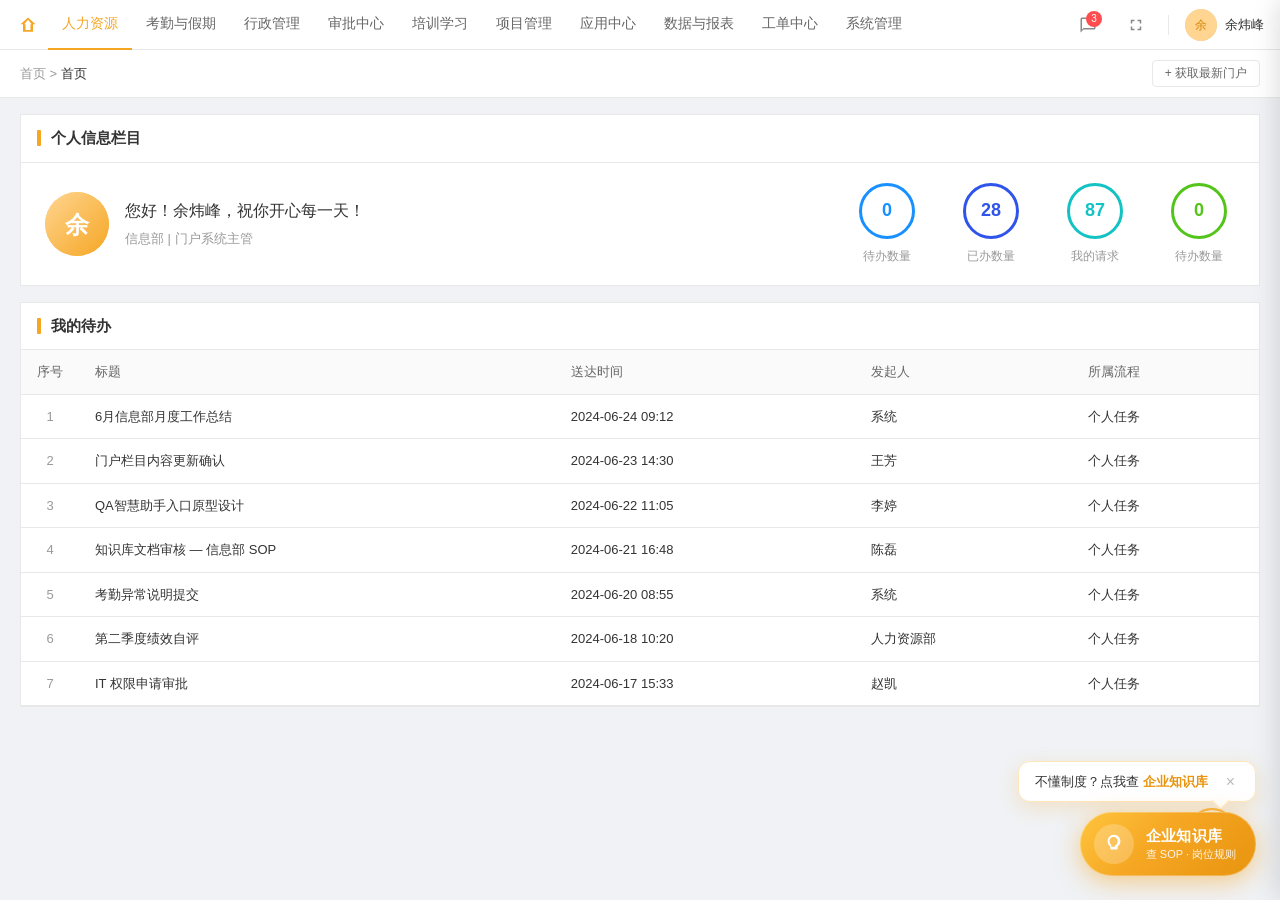
==== index.html @ 46a6dd61 "企业知识库智能问答原型：小Q 助手（PC 抽屉 + 小程序卡通入口）" ====
<!DOCTYPE html>
<html lang="zh-CN">
<head>
  <meta charset="UTF-8" />
  <meta name="viewport" content="width=device-width, initial-scale=1.0" />
  <title>首页 · 6Q 门户</title>
  <link rel="stylesheet" href="assets/portal.css" />
</head>
<body>
  <div class="portal-app">
    <header class="portal-topbar">
      <a class="portal-home-icon" href="index.html" title="首页">
        <svg viewBox="0 0 24 24"><path d="M12 3l9 8h-3v9H6v-9H3l9-8zm0 2.8L7.5 11H9v7h6v-7h1.5L12 5.8z"/></svg>
      </a>
      <nav class="portal-modules" id="portal-modules">
        <a href="#" data-placeholder>人力资源</a>
        <a href="#" data-placeholder>考勤与假期</a>
        <a href="#" data-placeholder>行政管理</a>
        <a href="#" data-placeholder>审批中心</a>
        <a href="#" data-placeholder>培训学习</a>
        <a href="#" data-placeholder>项目管理</a>
        <a href="#" data-placeholder>应用中心</a>
        <a href="#" data-placeholder>数据与报表</a>
        <a href="#" data-placeholder>工单中心</a>
        <a href="#" data-placeholder>系统管理</a>
      </nav>
      <div class="portal-topright">
        <button class="portal-icon-btn" type="button" title="消息" data-placeholder>
          <svg viewBox="0 0 24 24"><path d="M20 2H4a2 2 0 00-2 2v18l4-4h14a2 2 0 002-2V4a2 2 0 00-2-2zm0 14H6l-2 2V4h16v12z"/></svg>
          <span class="portal-badge">3</span>
        </button>
        <button class="portal-icon-btn" type="button" title="全屏" data-placeholder>
          <svg viewBox="0 0 24 24"><path d="M7 14H5v5h5v-2H7v-3zm-2-4h2V7h3V5H5v5zm12 7h-3v2h5v-5h-2v3zM14 5v2h3v3h2V5h-5z"/></svg>
        </button>
        <span class="portal-divider"></span>
        <div class="portal-user">
          <img class="portal-user-avatar" src="data:image/svg+xml,%3Csvg xmlns='http://www.w3.org/2000/svg' width='64' height='64'%3E%3Crect fill='%23ffd591' width='64' height='64'/%3E%3Ctext x='50%25' y='54%25' dominant-baseline='middle' text-anchor='middle' fill='%23d48806' font-size='24' font-family='sans-serif'%3E余%3C/text%3E%3C/svg%3E" alt="" width="32" height="32" />
          <span>余炜峰</span>
        </div>
      </div>
    </header>

    <div class="portal-subbar">
      <nav class="portal-breadcrumb">首页 &gt; <strong>首页</strong></nav>
      <button class="portal-subbar-btn" type="button" data-placeholder>+ 获取最新门户</button>
    </div>

  <main class="portal-main">
    <section class="portal-section">
      <div class="portal-section-head">个人信息栏目</div>
      <div class="portal-section-body">
        <div class="profile-row">
          <div class="profile-left">
            <img class="profile-avatar" src="data:image/svg+xml,%3Csvg xmlns='http://www.w3.org/2000/svg' width='128' height='128'%3E%3Cdefs%3E%3ClinearGradient id='g' x1='0%25' y1='0%25' x2='100%25' y2='100%25'%3E%3Cstop offset='0%25' stop-color='%23ffd591'/%3E%3Cstop offset='100%25' stop-color='%23f5a623'/%3E%3C/linearGradient%3E%3C/defs%3E%3Ccircle cx='64' cy='64' r='64' fill='url(%23g)'/%3E%3Ctext x='50%25' y='54%25' dominant-baseline='middle' text-anchor='middle' fill='%23fff' font-size='48' font-family='sans-serif' font-weight='bold'%3E余%3C/text%3E%3C/svg%3E" alt="余炜峰" width="64" height="64" />
            <div>
              <p class="profile-greeting">您好！余炜峰，祝你开心每一天！</p>
              <p class="profile-dept">信息部 | 门户系统主管</p>
            </div>
          </div>
          <div class="profile-stats">
            <div class="stat-item">
              <div class="stat-ring stat-ring--blue">0</div>
              <div class="stat-label">待办数量</div>
            </div>
            <div class="stat-item">
              <div class="stat-ring stat-ring--navy">28</div>
              <div class="stat-label">已办数量</div>
            </div>
            <div class="stat-item">
              <div class="stat-ring stat-ring--teal">87</div>
              <div class="stat-label">我的请求</div>
            </div>
            <div class="stat-item">
              <div class="stat-ring stat-ring--green">0</div>
              <div class="stat-label">待办数量</div>
            </div>
          </div>
        </div>
      </div>
    </section>

    <section class="portal-section">
      <div class="portal-section-head">我的待办</div>
      <div class="portal-table-wrap">
        <table class="portal-table">
          <thead>
            <tr>
              <th>序号</th>
              <th>标题</th>
              <th>送达时间</th>
              <th>发起人</th>
              <th>所属流程</th>
            </tr>
          </thead>
          <tbody>
            <tr>
              <td>1</td>
              <td><a href="#" data-placeholder>6月信息部月度工作总结</a></td>
              <td>2024-06-24 09:12</td>
              <td>系统</td>
              <td>个人任务</td>
            </tr>
            <tr>
              <td>2</td>
              <td><a href="#" data-placeholder>门户栏目内容更新确认</a></td>
              <td>2024-06-23 14:30</td>
              <td>王芳</td>
              <td>个人任务</td>
            </tr>
            <tr>
              <td>3</td>
              <td><a href="#" data-placeholder>QA智慧助手入口原型设计</a></td>
              <td>2024-06-22 11:05</td>
              <td>李婷</td>
              <td>个人任务</td>
            </tr>
            <tr>
              <td>4</td>
              <td><a href="#" data-placeholder>知识库文档审核 — 信息部 SOP</a></td>
              <td>2024-06-21 16:48</td>
              <td>陈磊</td>
              <td>个人任务</td>
            </tr>
            <tr>
              <td>5</td>
              <td><a href="#" data-placeholder>考勤异常说明提交</a></td>
              <td>2024-06-20 08:55</td>
              <td>系统</td>
              <td>个人任务</td>
            </tr>
            <tr>
              <td>6</td>
              <td><a href="#" data-placeholder>第二季度绩效自评</a></td>
              <td>2024-06-18 10:20</td>
              <td>人力资源部</td>
              <td>个人任务</td>
            </tr>
            <tr>
              <td>7</td>
              <td><a href="#" data-placeholder>IT 权限申请审批</a></td>
              <td>2024-06-17 15:33</td>
              <td>赵凯</td>
              <td>个人任务</td>
            </tr>
          </tbody>
        </table>
      </div>
    </section>
  </main>
  </div>

  <!-- 小Q 知识库入口 -->
  <div class="kb-fab-wrap" id="kb-fab-wrap">
    <div class="kb-fab-hint" id="kb-fab-hint">
      不懂制度？点我查 <strong>企业知识库</strong>
      <button type="button" class="kb-fab-hint-close" id="kb-fab-hint-close" aria-label="关闭提示">×</button>
    </div>
    <div class="kb-fab-inner">
      <div class="kb-fab-ripples" aria-hidden="true">
        <span></span><span></span><span></span>
      </div>
      <button type="button" class="kb-fab" id="kb-fab" aria-label="打开小Q企业知识库">
        <span class="kb-fab-icon">
          <svg viewBox="0 0 24 24"><path d="M12 2C8.13 2 5 5.13 5 9c0 2.38 1.19 4.47 3 5.74V17a1 1 0 001 1h6a1 1 0 001-1v-2.26c1.81-1.27 3-3.36 3-5.74 0-3.87-3.13-7-7-7zm-1 13v2h2v-2h-2zm0-11a5 5 0 015 5c0 1.77-.93 3.33-2.33 4.22-.4.26-.67.7-.67 1.21V15h-4v-1.57c0-.51-.27-.95-.67-1.21A4.99 4.99 0 017 9a5 5 0 015-5z"/></svg>
        </span>
        <span class="kb-fab-text">
          <span class="kb-fab-title">企业知识库</span>
          <span class="kb-fab-sub">查 SOP · 岗位规则</span>
        </span>
      </button>
    </div>
  </div>

  <!-- 小Q 聊天抽屉 -->
  <div class="kb-overlay" id="kb-overlay"></div>
  <aside class="kb-drawer" id="kb-drawer" role="dialog" aria-label="小Q企业知识库">
    <header class="kb-drawer-head">
      <h2 class="kb-drawer-title">
        <span class="kb-drawer-title-icon">Q</span>
        小Q · 企业知识库
      </h2>
      <button type="button" class="kb-drawer-close" id="kb-drawer-close" aria-label="关闭">×</button>
    </header>
    <div class="kb-chat-body" id="kb-chat-body"></div>
    <footer class="kb-drawer-foot">
      <div class="kb-input-wrap">
        <textarea class="kb-input" id="kb-input" rows="1" placeholder="和小Q聊天…"></textarea>
        <div class="kb-input-actions">
          <button type="button" class="kb-attach-btn" title="附件（原型占位）" disabled>
            <svg width="18" height="18" viewBox="0 0 24 24" fill="currentColor"><path d="M16.5 6v11.5a4 4 0 01-8 0V5a2.5 2.5 0 015 0v10.5a1 1 0 01-2 0V6H10v9.5a2.5 2.5 0 005 0V5a4 4 0 00-8 0v12.5a5.5 5.5 0 0011 0V6h-1.5z"/></svg>
          </button>
          <button type="button" class="kb-send-btn" id="kb-send-btn" aria-label="发送">
            <svg viewBox="0 0 24 24"><path d="M2.01 21L23 12 2.01 3 2 10l15 2-15 2z"/></svg>
          </button>
        </div>
      </div>
    </footer>
  </aside>

  <script>
    document.querySelectorAll('[data-placeholder]').forEach(function (el) {
      el.addEventListener('click', function (e) {
        e.preventDefault();
      });
    });
    document.querySelector('.portal-modules a:first-child').classList.add('is-active');
  </script>
  <script src="assets/kb-chat.js"></script>
</body>
</html>
---- assets/portal.css ----
/**
 * 企业知识库 · OA 门户样式与 PC 端小Q 抽屉入口
 */
:root {
  --portal-orange: #f5a623;
  --portal-orange-dark: #e8940f;
  --portal-orange-bg: #fff7e6;
  --portal-orange-bar: #f5a623;
  --portal-text: #333333;
  --portal-text-secondary: #666666;
  --portal-text-muted: #999999;
  --portal-border: #e8e8e8;
  --portal-bg: #f0f2f5;
  --portal-surface: #ffffff;
  --portal-font: "PingFang SC", "Microsoft YaHei", -apple-system, sans-serif;
  --portal-topbar-h: 50px;
  --kb-drawer-w: 420px;
  --kb-fab-size: 56px;
}

* { box-sizing: border-box; }

body {
  margin: 0;
  font-family: var(--portal-font);
  font-size: 14px;
  color: var(--portal-text);
  background: var(--portal-bg);
  line-height: 1.5;
}

.portal-app {
  display: flex;
  flex-direction: column;
  min-height: 100vh;
}

/* ── 顶栏 ── */
.portal-topbar {
  display: flex;
  align-items: center;
  height: var(--portal-topbar-h);
  padding: 0 16px 0 12px;
  background: var(--portal-surface);
  border-bottom: 1px solid var(--portal-border);
  flex-shrink: 0;
  gap: 4px;
}

.portal-home-icon {
  width: 32px;
  height: 32px;
  display: flex;
  align-items: center;
  justify-content: center;
  color: var(--portal-orange);
  flex-shrink: 0;
  text-decoration: none;
}

.portal-home-icon svg { width: 20px; height: 20px; fill: currentColor; }

.portal-modules {
  display: flex;
  flex: 1;
  align-items: center;
  gap: 0;
  overflow-x: auto;
  scrollbar-width: none;
}

.portal-modules::-webkit-scrollbar { display: none; }

.portal-modules a {
  padding: 14px 14px;
  color: var(--portal-text-secondary);
  text-decoration: none;
  font-size: 14px;
  white-space: nowrap;
  border-bottom: 2px solid transparent;
  transition: color 0.15s;
}

.portal-modules a:hover { color: var(--portal-orange); }

.portal-modules a.is-active {
  color: var(--portal-orange);
  border-bottom-color: var(--portal-orange);
  font-weight: 500;
}

.portal-topright {
  display: flex;
  align-items: center;
  gap: 16px;
  flex-shrink: 0;
  color: var(--portal-text-secondary);
}

.portal-icon-btn {
  position: relative;
  width: 32px;
  height: 32px;
  display: flex;
  align-items: center;
  justify-content: center;
  border: none;
  background: none;
  cursor: pointer;
  color: #888;
  padding: 0;
  border-radius: 4px;
}

.portal-icon-btn:hover { background: #f5f5f5; color: #555; }
.portal-icon-btn svg { width: 18px; height: 18px; fill: currentColor; }

.portal-badge {
  position: absolute;
  top: 2px;
  right: 2px;
  min-width: 16px;
  height: 16px;
  padding: 0 4px;
  background: #ff4d4f;
  color: #fff;
  font-size: 10px;
  border-radius: 8px;
  display: flex;
  align-items: center;
  justify-content: center;
  line-height: 1;
}

.portal-divider {
  width: 1px;
  height: 20px;
  background: var(--portal-border);
}

.portal-user {
  display: flex;
  align-items: center;
  gap: 8px;
  font-size: 13px;
  color: var(--portal-text);
  cursor: default;
}

.portal-user-avatar {
  width: 32px;
  height: 32px;
  border-radius: 50%;
  object-fit: cover;
  background: #d9d9d9;
}

/* ── 面包屑行 ── */
.portal-subbar {
  display: flex;
  align-items: center;
  justify-content: space-between;
  padding: 10px 20px;
  background: var(--portal-surface);
  border-bottom: 1px solid var(--portal-border);
  font-size: 13px;
  color: var(--portal-text-muted);
}

.portal-breadcrumb strong { color: var(--portal-text); font-weight: normal; }

.portal-subbar-btn {
  display: inline-flex;
  align-items: center;
  gap: 4px;
  padding: 4px 12px;
  border: 1px solid var(--portal-border);
  border-radius: 4px;
  background: var(--portal-surface);
  font-size: 12px;
  color: var(--portal-text-secondary);
  cursor: pointer;
  font-family: inherit;
}

.portal-subbar-btn:hover { border-color: var(--portal-orange); color: var(--portal-orange); }

/* ── 主内容 ── */
.portal-main {
  flex: 1;
  padding: 16px 20px 80px;
  overflow: auto;
}

.portal-section {
  background: var(--portal-surface);
  border: 1px solid var(--portal-border);
  margin-bottom: 16px;
}

.portal-section-head {
  display: flex;
  align-items: center;
  padding: 12px 16px;
  border-bottom: 1px solid var(--portal-border);
  font-size: 15px;
  font-weight: 600;
  color: var(--portal-text);
}

.portal-section-head::before {
  content: "";
  width: 4px;
  height: 16px;
  background: var(--portal-orange-bar);
  margin-right: 10px;
  border-radius: 1px;
  flex-shrink: 0;
}

.portal-section-body { padding: 20px 24px; }

/* 个人信息栏 */
.profile-row {
  display: flex;
  align-items: center;
  justify-content: space-between;
  gap: 24px;
  flex-wrap: wrap;
}

.profile-left {
  display: flex;
  align-items: center;
  gap: 16px;
}

.profile-avatar {
  width: 64px;
  height: 64px;
  border-radius: 50%;
  object-fit: cover;
  background: linear-gradient(135deg, #ffd591 0%, #f5a623 100%);
}

.profile-greeting {
  font-size: 16px;
  font-weight: 500;
  margin: 0 0 6px;
  color: var(--portal-text);
}

.profile-dept {
  font-size: 13px;
  color: var(--portal-text-muted);
  margin: 0;
}

.profile-stats {
  display: flex;
  gap: 32px;
  flex-wrap: wrap;
}

.stat-item {
  text-align: center;
  min-width: 72px;
}

.stat-ring {
  width: 56px;
  height: 56px;
  border-radius: 50%;
  border: 3px solid;
  display: flex;
  align-items: center;
  justify-content: center;
  font-size: 18px;
  font-weight: 600;
  margin: 0 auto 8px;
}

.stat-ring--blue { border-color: #1890ff; color: #1890ff; }
.stat-ring--navy { border-color: #2f54eb; color: #2f54eb; }
.stat-ring--teal { border-color: #13c2c2; color: #13c2c2; }
.stat-ring--green { border-color: #52c41a; color: #52c41a; }

.stat-label {
  font-size: 12px;
  color: var(--portal-text-muted);
}

/* 待办表格 */
.portal-table-wrap { overflow-x: auto; }

.portal-table {
  width: 100%;
  border-collapse: collapse;
  font-size: 13px;
}

.portal-table th,
.portal-table td {
  padding: 12px 16px;
  text-align: left;
  border-bottom: 1px solid var(--portal-border);
}

.portal-table th {
  background: #fafafa;
  font-weight: 500;
  color: var(--portal-text-secondary);
  white-space: nowrap;
}

.portal-table tbody tr:hover td { background: #fafafa; }

.portal-table td:first-child { color: var(--portal-text-muted); width: 48px; text-align: center; }

.portal-table a {
  color: var(--portal-text);
  text-decoration: none;
}

.portal-table a:hover { color: var(--portal-orange); }

/* ── FAB（强化版：胶囊 + 涟漪 + 引导气泡）── */
.kb-fab-wrap {
  position: fixed;
  right: 24px;
  bottom: 24px;
  z-index: 900;
  display: flex;
  flex-direction: column;
  align-items: flex-end;
  gap: 10px;
}

.kb-fab-wrap.is-drawer-open .kb-fab-hint,
.kb-fab-wrap.is-drawer-open .kb-fab-ripples {
  opacity: 0;
  pointer-events: none;
}

/* 引导气泡 */
.kb-fab-hint {
  position: relative;
  padding: 10px 16px;
  background: var(--portal-surface);
  border: 1px solid #ffe7ba;
  border-radius: 12px;
  font-size: 13px;
  font-weight: 500;
  color: var(--portal-text);
  box-shadow: 0 6px 20px rgba(245, 166, 35, 0.22);
  white-space: nowrap;
  animation: hint-float 3s ease-in-out infinite, hint-enter 0.6s ease-out;
  transform-origin: right bottom;
}

.kb-fab-hint::after {
  content: "";
  position: absolute;
  right: 28px;
  bottom: -6px;
  width: 12px;
  height: 12px;
  background: var(--portal-surface);
  border-right: 1px solid #ffe7ba;
  border-bottom: 1px solid #ffe7ba;
  transform: rotate(45deg);
}

.kb-fab-hint strong {
  color: var(--portal-orange-dark);
  font-weight: 600;
}

.kb-fab-hint-close {
  margin-left: 10px;
  padding: 0 4px;
  border: none;
  background: none;
  color: #bbb;
  cursor: pointer;
  font-size: 16px;
  line-height: 1;
  vertical-align: middle;
}

.kb-fab-hint-close:hover { color: #666; }

.kb-fab-hint.is-dismissed {
  display: none;
}

/* 涟漪环 */
.kb-fab-ripples {
  position: absolute;
  right: 0;
  bottom: 0;
  width: 200px;
  height: 64px;
  pointer-events: none;
}

.kb-fab-ripples span {
  position: absolute;
  right: 20px;
  bottom: 20px;
  width: 48px;
  height: 48px;
  border-radius: 50%;
  border: 2px solid rgba(245, 166, 35, 0.45);
  animation: fab-ripple 2.4s ease-out infinite;
}

.kb-fab-ripples span:nth-child(2) { animation-delay: 0.8s; }
.kb-fab-ripples span:nth-child(3) { animation-delay: 1.6s; }

.kb-fab-inner {
  position: relative;
  z-index: 1;
}

.kb-fab {
  display: flex;
  align-items: center;
  gap: 12px;
  padding: 12px 20px 12px 14px;
  border: none;
  border-radius: 999px;
  background: linear-gradient(135deg, #ffc53d 0%, #f5a623 45%, #e8940f 100%);
  color: #fff;
  cursor: pointer;
  box-shadow:
    0 6px 24px rgba(245, 166, 35, 0.5),
    0 0 0 1px rgba(255, 255, 255, 0.25) inset;
  font-family: inherit;
  overflow: hidden;
  position: relative;
  animation: fab-bounce 2.8s ease-in-out infinite;
  transition: transform 0.2s, box-shadow 0.2s;
}

.kb-fab::before {
  content: "";
  position: absolute;
  top: 0;
  left: -100%;
  width: 60%;
  height: 100%;
  background: linear-gradient(90deg, transparent, rgba(255, 255, 255, 0.35), transparent);
  animation: fab-shine 3.5s ease-in-out infinite;
}

.kb-fab:hover {
  transform: scale(1.04) translateY(-2px);
  box-shadow:
    0 10px 32px rgba(245, 166, 35, 0.55),
    0 0 0 1px rgba(255, 255, 255, 0.3) inset;
  animation: none;
}

.kb-fab:active {
  transform: scale(0.98);
}

.kb-fab-icon {
  width: 40px;
  height: 40px;
  border-radius: 50%;
  background: rgba(255, 255, 255, 0.22);
  display: flex;
  align-items: center;
  justify-content: center;
  flex-shrink: 0;
}

.kb-fab-icon svg {
  width: 22px;
  height: 22px;
  fill: currentColor;
}

.kb-fab-text {
  display: flex;
  flex-direction: column;
  align-items: flex-start;
  text-align: left;
  line-height: 1.25;
}

.kb-fab-title {
  font-size: 15px;
  font-weight: 700;
  letter-spacing: 0.02em;
}

.kb-fab-sub {
  font-size: 11px;
  font-weight: 500;
  opacity: 0.9;
  margin-top: 2px;
}

@keyframes fab-bounce {
  0%, 100% { transform: translateY(0); }
  50% { transform: translateY(-5px); }
}

@keyframes fab-shine {
  0%, 70%, 100% { left: -100%; }
  35% { left: 150%; }
}

@keyframes fab-ripple {
  0% {
    transform: scale(0.6);
    opacity: 0.7;
  }
  100% {
    transform: scale(2.8);
    opacity: 0;
  }
}

@keyframes hint-float {
  0%, 100% { transform: translateY(0); }
  50% { transform: translateY(-4px); }
}

@keyframes hint-enter {
  from {
    opacity: 0;
    transform: translateY(12px) scale(0.92);
  }
  to {
    opacity: 1;
    transform: translateY(0) scale(1);
  }
}

@media (prefers-reduced-motion: reduce) {
  .kb-fab,
  .kb-fab::before,
  .kb-fab-ripples span,
  .kb-fab-hint {
    animation: none !important;
  }
  .kb-fab-hint { opacity: 1; transform: none; }
}

@media (max-width: 480px) {
  .kb-fab-wrap { right: 12px; bottom: 12px; }
  .kb-fab-sub { display: none; }
  .kb-fab { padding: 10px 16px 10px 12px; }
  .kb-fab-hint { font-size: 12px; max-width: 200px; white-space: normal; }
}

/* ── 遮罩 + 抽屉 ── */
.kb-overlay {
  position: fixed;
  inset: 0;
  background: rgba(0, 0, 0, 0.35);
  z-index: 1000;
  opacity: 0;
  visibility: hidden;
  transition: opacity 0.28s, visibility 0.28s;
}

.kb-overlay.is-open {
  opacity: 1;
  visibility: visible;
}

.kb-drawer {
  position: fixed;
  top: 0;
  right: 0;
  width: var(--kb-drawer-w);
  max-width: 100vw;
  height: 100vh;
  background: #f7f8fa;
  z-index: 1001;
  display: flex;
  flex-direction: column;
  box-shadow: -4px 0 24px rgba(0, 0, 0, 0.12);
  transform: translateX(100%);
  transition: transform 0.32s cubic-bezier(0.4, 0, 0.2, 1);
}

.kb-drawer.is-open { transform: translateX(0); }

.kb-drawer-head {
  display: flex;
  align-items: center;
  justify-content: space-between;
  padding: 14px 16px;
  background: var(--portal-surface);
  border-bottom: 1px solid var(--portal-border);
  flex-shrink: 0;
}

.kb-drawer-title {
  font-size: 15px;
  font-weight: 600;
  margin: 0;
  display: flex;
  align-items: center;
  gap: 8px;
}

.kb-drawer-title-icon {
  width: 28px;
  height: 28px;
  border-radius: 8px;
  background: linear-gradient(135deg, #fff7e6, #ffe7ba);
  display: flex;
  align-items: center;
  justify-content: center;
  font-size: 14px;
}

.kb-drawer-close {
  width: 32px;
  height: 32px;
  border: none;
  background: none;
  cursor: pointer;
  color: #999;
  font-size: 20px;
  line-height: 1;
  border-radius: 4px;
  display: flex;
  align-items: center;
  justify-content: center;
}

.kb-drawer-close:hover { background: #f5f5f5; color: #333; }

.kb-chat-body {
  flex: 1;
  overflow-y: auto;
  padding: 16px;
  display: flex;
  flex-direction: column;
  gap: 16px;
}

.kb-msg {
  display: flex;
  gap: 10px;
  align-items: flex-start;
}

.kb-msg--user { flex-direction: row-reverse; }

.kb-msg-avatar {
  width: 36px;
  height: 36px;
  border-radius: 10px;
  flex-shrink: 0;
  display: flex;
  align-items: center;
  justify-content: center;
  font-size: 16px;
}

.kb-msg-avatar--bot {
  background: linear-gradient(135deg, #fff7e6, #ffd591);
}

.kb-msg-avatar--user {
  background: #e6f7ff;
  font-size: 12px;
  font-weight: 600;
  color: #1890ff;
}

.kb-msg-bubble {
  max-width: calc(100% - 50px);
  padding: 12px 14px;
  border-radius: 12px;
  font-size: 14px;
  line-height: 1.65;
  background: var(--portal-surface);
  box-shadow: 0 1px 4px rgba(0, 0, 0, 0.06);
}

.kb-msg--user .kb-msg-bubble {
  background: #1890ff;
  color: #fff;
}

.kb-msg-bubble p { margin: 0 0 8px; }
.kb-msg-bubble p:last-child { margin-bottom: 0; }

.kb-chips {
  display: flex;
  flex-wrap: wrap;
  gap: 8px;
  margin-top: 12px;
}

.kb-chip {
  padding: 6px 12px;
  border: 1px solid #d6e4ff;
  border-radius: 16px;
  background: #f0f5ff;
  color: #2f54eb;
  font-size: 12px;
  cursor: pointer;
  font-family: inherit;
  transition: background 0.15s, border-color 0.15s;
  text-align: left;
  line-height: 1.4;
}

.kb-chip:hover {
  background: #d6e4ff;
  border-color: #adc6ff;
}

.kb-cite {
  margin-top: 10px;
  padding-top: 10px;
  border-top: 1px dashed var(--portal-border);
  font-size: 12px;
  color: var(--portal-text-muted);
}

.kb-cite a {
  color: #2f54eb;
  text-decoration: none;
}

.kb-cite a:hover { text-decoration: underline; }

.kb-drawer-foot {
  padding: 12px 16px 16px;
  background: var(--portal-surface);
  border-top: 1px solid var(--portal-border);
  flex-shrink: 0;
}

.kb-input-wrap {
  display: flex;
  align-items: flex-end;
  gap: 8px;
  padding: 8px 12px;
  border: 1px solid var(--portal-border);
  border-radius: 12px;
  background: #fafafa;
}

.kb-input-wrap:focus-within {
  border-color: #91d5ff;
  background: #fff;
  box-shadow: 0 0 0 2px rgba(24, 144, 255, 0.1);
}

.kb-input {
  flex: 1;
  border: none;
  background: transparent;
  font-size: 14px;
  font-family: inherit;
  resize: none;
  outline: none;
  min-height: 22px;
  max-height: 100px;
  line-height: 1.5;
  padding: 4px 0;
}

.kb-input::placeholder { color: #bbb; }

.kb-input-actions {
  display: flex;
  align-items: center;
  gap: 6px;
  flex-shrink: 0;
}

.kb-attach-btn {
  width: 32px;
  height: 32px;
  border: none;
  background: none;
  cursor: pointer;
  color: #bbb;
  display: flex;
  align-items: center;
  justify-content: center;
  border-radius: 6px;
}

.kb-attach-btn:hover { color: #888; background: #f0f0f0; }

.kb-send-btn {
  width: 34px;
  height: 34px;
  border: none;
  border-radius: 50%;
  background: #1890ff;
  color: #fff;
  cursor: pointer;
  display: flex;
  align-items: center;
  justify-content: center;
  transition: background 0.15s;
}

.kb-send-btn:hover { background: #40a9ff; }
.kb-send-btn:disabled { background: #d9d9d9; cursor: not-allowed; }

.kb-send-btn svg { width: 16px; height: 16px; fill: currentColor; }

.kb-typing {
  display: flex;
  gap: 4px;
  padding: 4px 0;
}

.kb-typing span {
  width: 6px;
  height: 6px;
  border-radius: 50%;
  background: #ccc;
  animation: typing 1.2s infinite;
}

.kb-typing span:nth-child(2) { animation-delay: 0.2s; }
.kb-typing span:nth-child(3) { animation-delay: 0.4s; }

@keyframes typing {
  0%, 60%, 100% { transform: translateY(0); opacity: 0.4; }
  30% { transform: translateY(-4px); opacity: 1; }
}

@media (max-width: 480px) {
  .profile-stats { gap: 16px; }
}
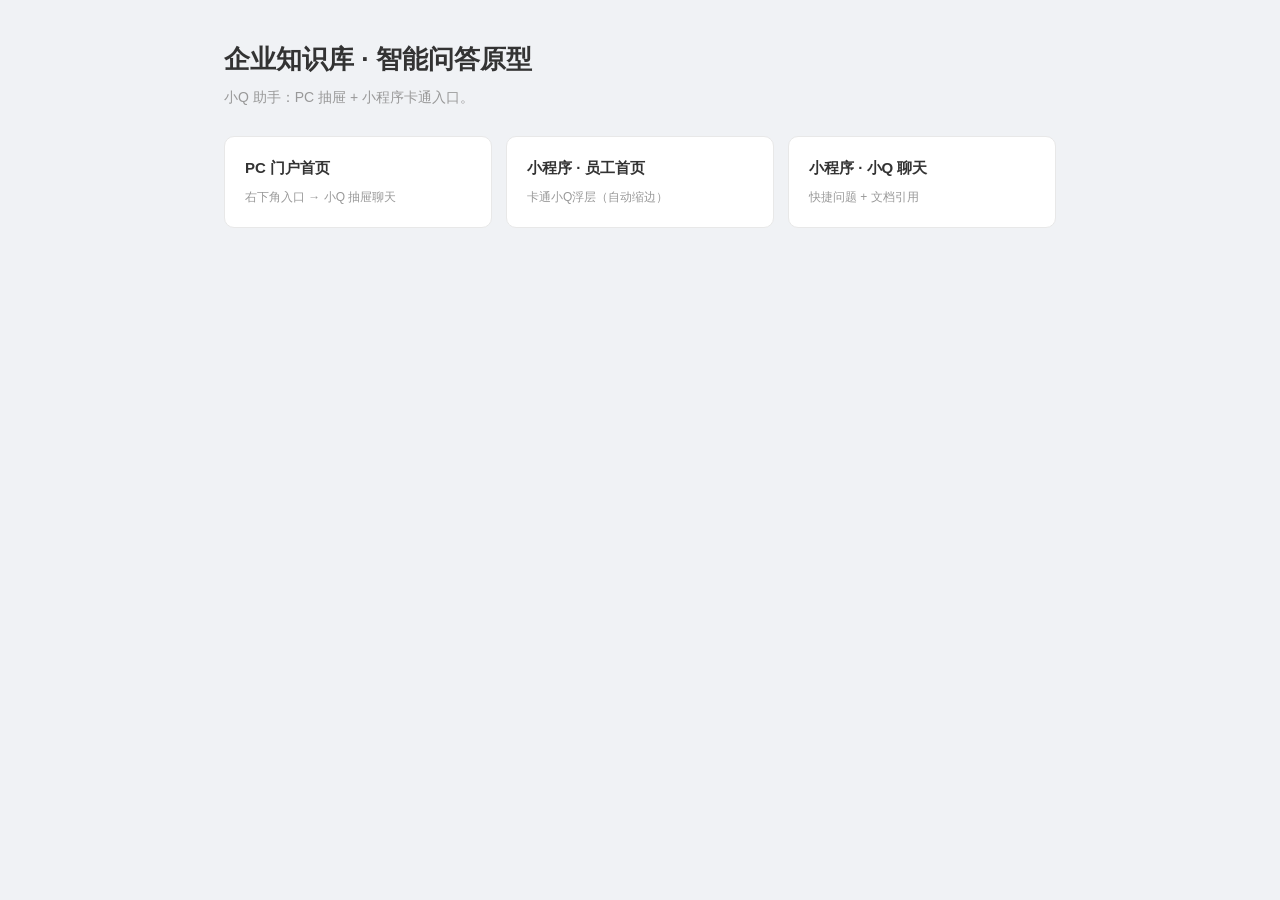
==== commit 279236d5: "站点根路径默认进入原型导航，PC 门户移至 portal/" ====
--- a/index.html
+++ b/index.html
@@ -3,208 +3,68 @@
 <head>
   <meta charset="UTF-8" />
   <meta name="viewport" content="width=device-width, initial-scale=1.0" />
-  <title>首页 · 6Q 门户</title>
-  <link rel="stylesheet" href="assets/portal.css" />
+  <title>企业知识库 · 原型导航</title>
+  <meta http-equiv="refresh" content="0; url=prototype/index.html" />
+  <link rel="canonical" href="prototype/index.html" />
+  <style>
+    :root {
+      --bg: #f1f5f9;
+      --primary: #0e7490;
+      --ink: #0f172a;
+      --muted: #64748b;
+    }
+    * { box-sizing: border-box; margin: 0; padding: 0; }
+    body {
+      font-family: "PingFang SC", "Microsoft YaHei", sans-serif;
+      min-height: 100vh;
+      display: flex;
+      align-items: center;
+      justify-content: center;
+      background: var(--bg);
+      color: var(--ink);
+      padding: 24px;
+    }
+    .card {
+      max-width: 420px;
+      width: 100%;
+      background: #fff;
+      border-radius: 12px;
+      padding: 36px 28px;
+      text-align: center;
+      box-shadow: 0 4px 24px rgba(15, 23, 42, 0.08);
+    }
+    .badge {
+      display: inline-block;
+      font-size: 12px;
+      color: var(--primary);
+      background: #ecfeff;
+      padding: 4px 12px;
+      border-radius: 999px;
+      margin-bottom: 14px;
+      font-weight: 600;
+    }
+    h1 { font-size: 20px; margin-bottom: 8px; }
+    p { font-size: 14px; color: var(--muted); line-height: 1.65; margin-bottom: 24px; }
+    a {
+      display: inline-block;
+      padding: 11px 28px;
+      background: var(--primary);
+      color: #fff;
+      text-decoration: none;
+      border-radius: 8px;
+      font-size: 14px;
+      font-weight: 500;
+    }
+    a:hover { background: #0891b2; }
+  </style>
+  <script>location.replace('prototype/index.html');</script>
 </head>
 <body>
-  <div class="portal-app">
-    <header class="portal-topbar">
-      <a class="portal-home-icon" href="index.html" title="首页">
-        <svg viewBox="0 0 24 24"><path d="M12 3l9 8h-3v9H6v-9H3l9-8zm0 2.8L7.5 11H9v7h6v-7h1.5L12 5.8z"/></svg>
-      </a>
-      <nav class="portal-modules" id="portal-modules">
-        <a href="#" data-placeholder>人力资源</a>
-        <a href="#" data-placeholder>考勤与假期</a>
-        <a href="#" data-placeholder>行政管理</a>
-        <a href="#" data-placeholder>审批中心</a>
-        <a href="#" data-placeholder>培训学习</a>
-        <a href="#" data-placeholder>项目管理</a>
-        <a href="#" data-placeholder>应用中心</a>
-        <a href="#" data-placeholder>数据与报表</a>
-        <a href="#" data-placeholder>工单中心</a>
-        <a href="#" data-placeholder>系统管理</a>
-      </nav>
-      <div class="portal-topright">
-        <button class="portal-icon-btn" type="button" title="消息" data-placeholder>
-          <svg viewBox="0 0 24 24"><path d="M20 2H4a2 2 0 00-2 2v18l4-4h14a2 2 0 002-2V4a2 2 0 00-2-2zm0 14H6l-2 2V4h16v12z"/></svg>
-          <span class="portal-badge">3</span>
-        </button>
-        <button class="portal-icon-btn" type="button" title="全屏" data-placeholder>
-          <svg viewBox="0 0 24 24"><path d="M7 14H5v5h5v-2H7v-3zm-2-4h2V7h3V5H5v5zm12 7h-3v2h5v-5h-2v3zM14 5v2h3v3h2V5h-5z"/></svg>
-        </button>
-        <span class="portal-divider"></span>
-        <div class="portal-user">
-          <img class="portal-user-avatar" src="data:image/svg+xml,%3Csvg xmlns='http://www.w3.org/2000/svg' width='64' height='64'%3E%3Crect fill='%23ffd591' width='64' height='64'/%3E%3Ctext x='50%25' y='54%25' dominant-baseline='middle' text-anchor='middle' fill='%23d48806' font-size='24' font-family='sans-serif'%3E余%3C/text%3E%3C/svg%3E" alt="" width="32" height="32" />
-          <span>余炜峰</span>
-        </div>
-      </div>
-    </header>
-
-    <div class="portal-subbar">
-      <nav class="portal-breadcrumb">首页 &gt; <strong>首页</strong></nav>
-      <button class="portal-subbar-btn" type="button" data-placeholder>+ 获取最新门户</button>
-    </div>
-
-  <main class="portal-main">
-    <section class="portal-section">
-      <div class="portal-section-head">个人信息栏目</div>
-      <div class="portal-section-body">
-        <div class="profile-row">
-          <div class="profile-left">
-            <img class="profile-avatar" src="data:image/svg+xml,%3Csvg xmlns='http://www.w3.org/2000/svg' width='128' height='128'%3E%3Cdefs%3E%3ClinearGradient id='g' x1='0%25' y1='0%25' x2='100%25' y2='100%25'%3E%3Cstop offset='0%25' stop-color='%23ffd591'/%3E%3Cstop offset='100%25' stop-color='%23f5a623'/%3E%3C/linearGradient%3E%3C/defs%3E%3Ccircle cx='64' cy='64' r='64' fill='url(%23g)'/%3E%3Ctext x='50%25' y='54%25' dominant-baseline='middle' text-anchor='middle' fill='%23fff' font-size='48' font-family='sans-serif' font-weight='bold'%3E余%3C/text%3E%3C/svg%3E" alt="余炜峰" width="64" height="64" />
-            <div>
-              <p class="profile-greeting">您好！余炜峰，祝你开心每一天！</p>
-              <p class="profile-dept">信息部 | 门户系统主管</p>
-            </div>
-          </div>
-          <div class="profile-stats">
-            <div class="stat-item">
-              <div class="stat-ring stat-ring--blue">0</div>
-              <div class="stat-label">待办数量</div>
-            </div>
-            <div class="stat-item">
-              <div class="stat-ring stat-ring--navy">28</div>
-              <div class="stat-label">已办数量</div>
-            </div>
-            <div class="stat-item">
-              <div class="stat-ring stat-ring--teal">87</div>
-              <div class="stat-label">我的请求</div>
-            </div>
-            <div class="stat-item">
-              <div class="stat-ring stat-ring--green">0</div>
-              <div class="stat-label">待办数量</div>
-            </div>
-          </div>
-        </div>
-      </div>
-    </section>
-
-    <section class="portal-section">
-      <div class="portal-section-head">我的待办</div>
-      <div class="portal-table-wrap">
-        <table class="portal-table">
-          <thead>
-            <tr>
-              <th>序号</th>
-              <th>标题</th>
-              <th>送达时间</th>
-              <th>发起人</th>
-              <th>所属流程</th>
-            </tr>
-          </thead>
-          <tbody>
-            <tr>
-              <td>1</td>
-              <td><a href="#" data-placeholder>6月信息部月度工作总结</a></td>
-              <td>2024-06-24 09:12</td>
-              <td>系统</td>
-              <td>个人任务</td>
-            </tr>
-            <tr>
-              <td>2</td>
-              <td><a href="#" data-placeholder>门户栏目内容更新确认</a></td>
-              <td>2024-06-23 14:30</td>
-              <td>王芳</td>
-              <td>个人任务</td>
-            </tr>
-            <tr>
-              <td>3</td>
-              <td><a href="#" data-placeholder>QA智慧助手入口原型设计</a></td>
-              <td>2024-06-22 11:05</td>
-              <td>李婷</td>
-              <td>个人任务</td>
-            </tr>
-            <tr>
-              <td>4</td>
-              <td><a href="#" data-placeholder>知识库文档审核 — 信息部 SOP</a></td>
-              <td>2024-06-21 16:48</td>
-              <td>陈磊</td>
-              <td>个人任务</td>
-            </tr>
-            <tr>
-              <td>5</td>
-              <td><a href="#" data-placeholder>考勤异常说明提交</a></td>
-              <td>2024-06-20 08:55</td>
-              <td>系统</td>
-              <td>个人任务</td>
-            </tr>
-            <tr>
-              <td>6</td>
-              <td><a href="#" data-placeholder>第二季度绩效自评</a></td>
-              <td>2024-06-18 10:20</td>
-              <td>人力资源部</td>
-              <td>个人任务</td>
-            </tr>
-            <tr>
-              <td>7</td>
-              <td><a href="#" data-placeholder>IT 权限申请审批</a></td>
-              <td>2024-06-17 15:33</td>
-              <td>赵凯</td>
-              <td>个人任务</td>
-            </tr>
-          </tbody>
-        </table>
-      </div>
-    </section>
-  </main>
+  <div class="card">
+    <span class="badge">Cloudflare Pages</span>
+    <h1>企业知识库 · 智能问答原型</h1>
+    <p>小Q 助手 · PC 门户 + 小程序。若未自动跳转，请点击下方按钮。</p>
+    <a href="prototype/index.html">进入原型导航</a>
   </div>
-
-  <!-- 小Q 知识库入口 -->
-  <div class="kb-fab-wrap" id="kb-fab-wrap">
-    <div class="kb-fab-hint" id="kb-fab-hint">
-      不懂制度？点我查 <strong>企业知识库</strong>
-      <button type="button" class="kb-fab-hint-close" id="kb-fab-hint-close" aria-label="关闭提示">×</button>
-    </div>
-    <div class="kb-fab-inner">
-      <div class="kb-fab-ripples" aria-hidden="true">
-        <span></span><span></span><span></span>
-      </div>
-      <button type="button" class="kb-fab" id="kb-fab" aria-label="打开小Q企业知识库">
-        <span class="kb-fab-icon">
-          <svg viewBox="0 0 24 24"><path d="M12 2C8.13 2 5 5.13 5 9c0 2.38 1.19 4.47 3 5.74V17a1 1 0 001 1h6a1 1 0 001-1v-2.26c1.81-1.27 3-3.36 3-5.74 0-3.87-3.13-7-7-7zm-1 13v2h2v-2h-2zm0-11a5 5 0 015 5c0 1.77-.93 3.33-2.33 4.22-.4.26-.67.7-.67 1.21V15h-4v-1.57c0-.51-.27-.95-.67-1.21A4.99 4.99 0 017 9a5 5 0 015-5z"/></svg>
-        </span>
-        <span class="kb-fab-text">
-          <span class="kb-fab-title">企业知识库</span>
-          <span class="kb-fab-sub">查 SOP · 岗位规则</span>
-        </span>
-      </button>
-    </div>
-  </div>
-
-  <!-- 小Q 聊天抽屉 -->
-  <div class="kb-overlay" id="kb-overlay"></div>
-  <aside class="kb-drawer" id="kb-drawer" role="dialog" aria-label="小Q企业知识库">
-    <header class="kb-drawer-head">
-      <h2 class="kb-drawer-title">
-        <span class="kb-drawer-title-icon">Q</span>
-        小Q · 企业知识库
-      </h2>
-      <button type="button" class="kb-drawer-close" id="kb-drawer-close" aria-label="关闭">×</button>
-    </header>
-    <div class="kb-chat-body" id="kb-chat-body"></div>
-    <footer class="kb-drawer-foot">
-      <div class="kb-input-wrap">
-        <textarea class="kb-input" id="kb-input" rows="1" placeholder="和小Q聊天…"></textarea>
-        <div class="kb-input-actions">
-          <button type="button" class="kb-attach-btn" title="附件（原型占位）" disabled>
-            <svg width="18" height="18" viewBox="0 0 24 24" fill="currentColor"><path d="M16.5 6v11.5a4 4 0 01-8 0V5a2.5 2.5 0 015 0v10.5a1 1 0 01-2 0V6H10v9.5a2.5 2.5 0 005 0V5a4 4 0 00-8 0v12.5a5.5 5.5 0 0011 0V6h-1.5z"/></svg>
-          </button>
-          <button type="button" class="kb-send-btn" id="kb-send-btn" aria-label="发送">
-            <svg viewBox="0 0 24 24"><path d="M2.01 21L23 12 2.01 3 2 10l15 2-15 2z"/></svg>
-          </button>
-        </div>
-      </div>
-    </footer>
-  </aside>
-
-  <script>
-    document.querySelectorAll('[data-placeholder]').forEach(function (el) {
-      el.addEventListener('click', function (e) {
-        e.preventDefault();
-      });
-    });
-    document.querySelector('.portal-modules a:first-child').classList.add('is-active');
-  </script>
-  <script src="assets/kb-chat.js"></script>
 </body>
 </html>
